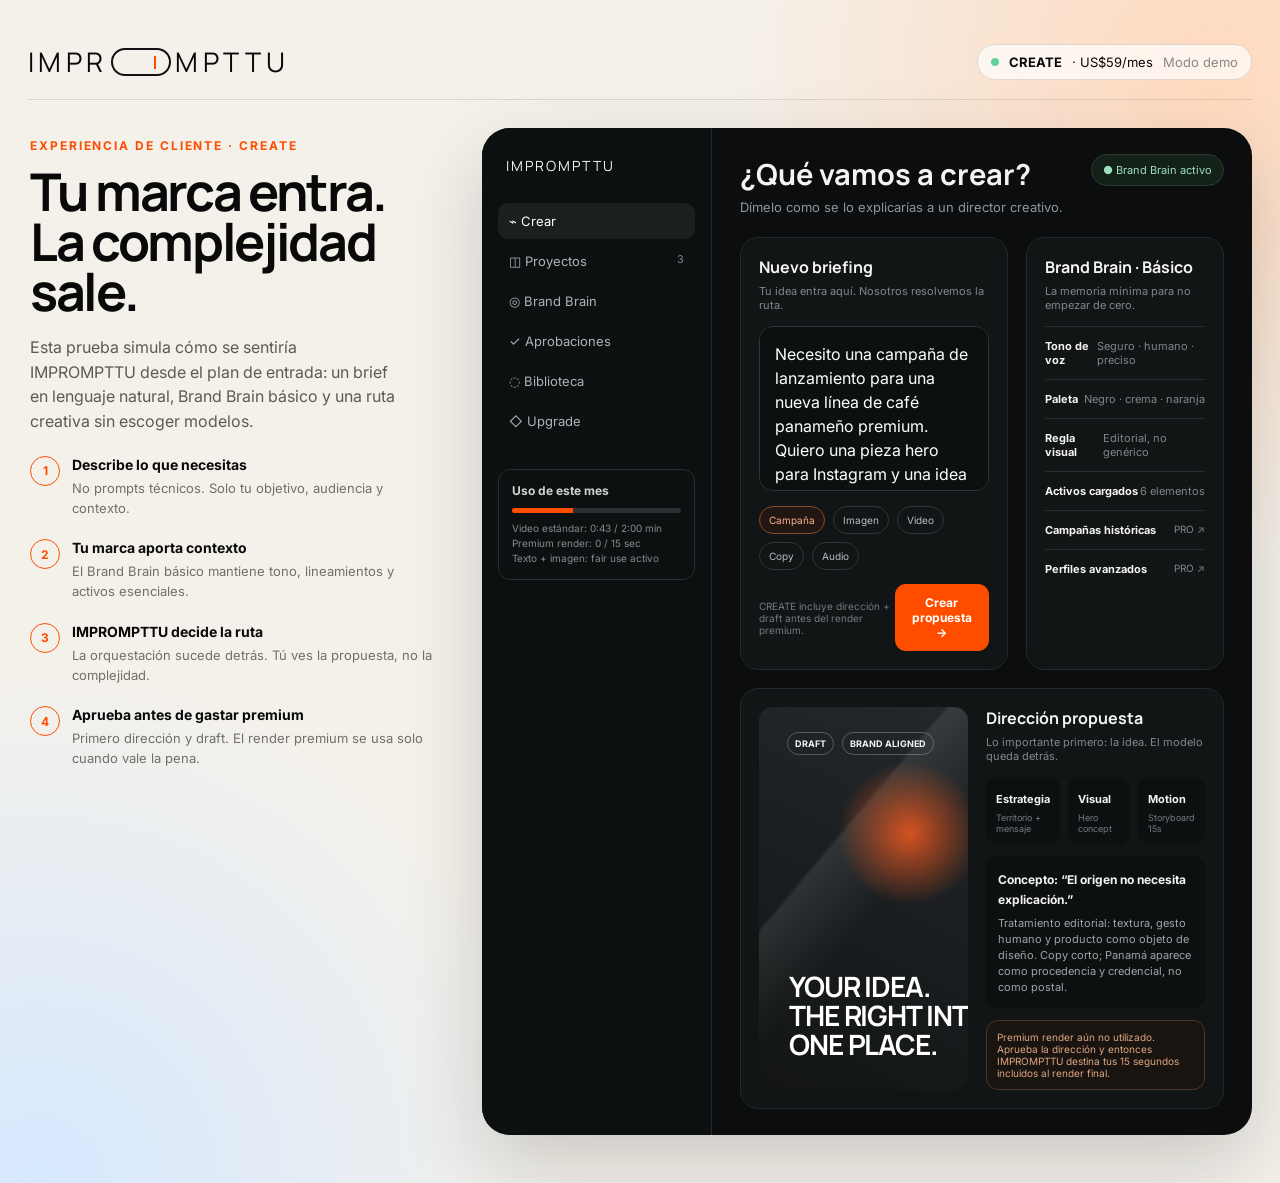
==== create-experience.html @ 6dfe8872 "Add CREATE tier customer experience prototype" ====
<!doctype html>
<html lang="es">
<head>
<meta charset="utf-8" />
<meta name="viewport" content="width=device-width,initial-scale=1" />
<title>IMPROMPTTU — CREATE Experience</title>
<link rel="preconnect" href="https://fonts.googleapis.com">
<link rel="preconnect" href="https://fonts.gstatic.com" crossorigin>
<link href="https://fonts.googleapis.com/css2?family=Inter:wght@400;500;600;700&family=Manrope:wght@400;500;600;700;800&display=swap" rel="stylesheet">
<style>
:root{--bg:#f4f1eb;--ink:#090909;--muted:#716f6a;--line:#ded9d0;--orange:#ff4d00;--orange2:#ff6a2a;--dark:#0b0d0e;--panel:#121516;--panel2:#191d1f;--green:#64d29b;--amber:#ffad66}
*{box-sizing:border-box}body{margin:0;font-family:Inter,Arial,sans-serif;background:radial-gradient(circle at 95% 7%,#ffd9bd 0,transparent 30%),radial-gradient(circle at 3% 100%,#d6e8ff 0,transparent 30%),var(--bg);color:var(--ink);min-height:100vh}
button,input,textarea{font:inherit}button{cursor:pointer}.shell{max-width:1500px;margin:auto;padding:24px 28px 48px}.topbar{height:76px;display:flex;align-items:center;justify-content:space-between;border-bottom:1px solid rgba(10,10,10,.12)}
.logo{display:flex;align-items:center;font-family:Manrope,sans-serif;font-size:27px;letter-spacing:.16em}.prompt-o{width:60px;height:28px;border:2px solid #111;border-radius:15px;display:inline-block;margin:0 4px;position:relative}.prompt-o:after{content:"";position:absolute;right:13px;top:6px;width:2px;height:13px;background:var(--orange)}
.planpill{display:flex;gap:10px;align-items:center;padding:9px 13px;border:1px solid var(--line);border-radius:999px;background:rgba(255,255,255,.7);font-size:13px}.dot{width:8px;height:8px;border-radius:50%;background:var(--green)}
.hero{display:grid;grid-template-columns:430px 1fr;gap:24px;padding-top:28px}.rail{padding:10px 18px 0 2px}.eyebrow{font-size:12px;text-transform:uppercase;letter-spacing:.16em;color:var(--orange);font-weight:700}.rail h1{font-family:Manrope,sans-serif;font-size:52px;line-height:.96;margin:14px 0 18px;letter-spacing:-.045em}.rail p{font-size:16px;line-height:1.55;color:#5d5a54;max-width:370px}.step{display:flex;gap:12px;align-items:flex-start;margin:22px 0}.num{width:30px;height:30px;border-radius:50%;border:1px solid var(--orange);color:var(--orange);display:grid;place-items:center;font-size:12px;font-weight:700;flex:0 0 auto}.step b{display:block;font-size:14px;margin-bottom:4px}.step span{font-size:13px;color:var(--muted);line-height:1.4}
.app{background:var(--dark);border-radius:28px;overflow:hidden;box-shadow:0 30px 80px rgba(0,0,0,.17);min-height:760px;color:#f4f4f1;display:grid;grid-template-columns:230px 1fr}.sidebar{border-right:1px solid #25292b;padding:22px 16px;background:#0d1011}.slogo{font-family:Manrope;font-size:14px;letter-spacing:.14em;margin:6px 8px 28px}.nav{padding:10px 11px;border-radius:10px;margin:4px 0;color:#aeb3b5;font-size:13px}.nav.active{background:#1b1f20;color:white}.nav small{float:right;color:#7b8082}.usage{margin-top:30px;padding:13px;border:1px solid #292e30;border-radius:12px}.usage h4{font-size:12px;margin:0 0 10px;color:#cfd3d4}.bar{height:5px;background:#2a2f31;border-radius:999px;overflow:hidden}.bar i{display:block;height:100%;width:36%;background:var(--orange)}.usage p{font-size:10px;color:#858b8d;line-height:1.5;margin:8px 0 0}
.main{padding:26px 28px}.apphead{display:flex;justify-content:space-between;align-items:start}.apphead h2{font-family:Manrope;font-size:29px;margin:0 0 5px}.apphead p{margin:0;color:#8f9699;font-size:13px}.brandstatus{font-size:11px;padding:8px 11px;border:1px solid #2d3932;border-radius:999px;color:#9be0bc;background:#132119}.grid{display:grid;grid-template-columns:1.15fr .85fr;gap:18px;margin-top:22px}.card{background:var(--panel);border:1px solid #24292b;border-radius:18px;padding:18px}.card h3{font-family:Manrope;font-size:16px;margin:0 0 6px}.card .sub{font-size:11px;color:#80878a;margin-bottom:14px}.brief textarea{width:100%;height:165px;resize:none;background:#0d1011;border:1px solid #303638;color:white;border-radius:14px;padding:15px;line-height:1.5;outline:none}.brief textarea:focus{border-color:var(--orange)}.chips{display:flex;gap:8px;flex-wrap:wrap;margin-top:11px}.chip{font-size:10px;padding:7px 9px;border:1px solid #303537;border-radius:999px;color:#b7bdc0}.chip.on{border-color:#8a4b2d;color:#ffb28e;background:#211611}.actions{display:flex;justify-content:space-between;align-items:center;margin-top:14px}.hint{font-size:10px;color:#737a7d}.create{border:none;background:var(--orange);color:#fff;border-radius:11px;padding:11px 17px;font-weight:700;font-size:12px}.create:disabled{opacity:.5}.brainrow{display:flex;justify-content:space-between;border-top:1px solid #282d2f;padding:12px 0;font-size:11px}.brainrow:first-of-type{border-top:0}.brainrow span{color:#7f8688}.lock{color:#ffbd93;font-size:10px}.output{grid-column:1 / -1;display:grid;grid-template-columns:1fr 1.05fr;gap:18px;min-height:280px}.creative{border-radius:14px;overflow:hidden;position:relative;min-height:260px;background:linear-gradient(135deg,#1b1e20,#101213)}.visual{position:absolute;inset:0;background:radial-gradient(circle at 72% 33%,rgba(255,93,30,.8),transparent 24%),linear-gradient(130deg,transparent 35%,rgba(255,255,255,.09) 36%,transparent 54%),linear-gradient(25deg,#121415,#24282b)}.visual:after{content:"YOUR IDEA.\A THE RIGHT INTELLIGENCE.\A ONE PLACE.";white-space:pre;position:absolute;left:30px;bottom:30px;font:700 28px/1.05 Manrope;color:white;letter-spacing:-.04em}.meta{display:flex;gap:8px;position:absolute;left:28px;top:25px}.meta b{font-size:9px;text-transform:uppercase;padding:5px 7px;border:1px solid rgba(255,255,255,.25);border-radius:999px}.review h4{margin:0 0 12px;font-size:12px;color:#9ba2a4}.route{display:grid;grid-template-columns:repeat(3,1fr);gap:8px}.route div{background:#0d1011;border-radius:11px;padding:10px}.route b{font-size:11px}.route span{display:block;font-size:9px;color:#737a7d;margin-top:5px}.copy{margin-top:12px;background:#0d1011;border-radius:12px;padding:12px}.copy strong{font-size:12px}.copy p{font-size:11px;color:#9da4a6;line-height:1.45;margin:8px 0 0}.notice{margin-top:12px;border:1px solid #4b362a;background:#1a1411;color:#dda680;border-radius:12px;padding:10px;font-size:10px}.progress{display:none;margin-top:12px;font-size:11px;color:#bbb}.progress.show{display:block}.progress span{color:var(--orange)}
@media(max-width:1000px){.hero{grid-template-columns:1fr}.rail{padding-bottom:8px}.rail h1{font-size:42px}.app{grid-template-columns:180px 1fr}.grid{grid-template-columns:1fr}.output{grid-template-columns:1fr}.shell{padding:14px}.sidebar{display:none}.app{grid-template-columns:1fr}.topbar{height:64px}.logo{font-size:20px}}
</style>
</head>
<body>
<div class="shell">
  <div class="topbar">
    <div class="logo">IMPR<span class="prompt-o"></span>MPTTU</div>
    <div class="planpill"><span class="dot"></span><b>CREATE</b> · US$59/mes <span style="color:#8a8882">Modo demo</span></div>
  </div>

  <div class="hero">
    <aside class="rail">
      <div class="eyebrow">Experiencia de cliente · CREATE</div>
      <h1>Tu marca entra.<br>La complejidad sale.</h1>
      <p>Esta prueba simula cómo se sentiría IMPROMPTTU desde el plan de entrada: un brief en lenguaje natural, Brand Brain básico y una ruta creativa sin escoger modelos.</p>
      <div class="step"><div class="num">1</div><div><b>Describe lo que necesitas</b><span>No prompts técnicos. Solo tu objetivo, audiencia y contexto.</span></div></div>
      <div class="step"><div class="num">2</div><div><b>Tu marca aporta contexto</b><span>El Brand Brain básico mantiene tono, lineamientos y activos esenciales.</span></div></div>
      <div class="step"><div class="num">3</div><div><b>IMPROMPTTU decide la ruta</b><span>La orquestación sucede detrás. Tú ves la propuesta, no la complejidad.</span></div></div>
      <div class="step"><div class="num">4</div><div><b>Aprueba antes de gastar premium</b><span>Primero dirección y draft. El render premium se usa solo cuando vale la pena.</span></div></div>
    </aside>

    <section class="app">
      <nav class="sidebar">
        <div class="slogo">IMPROMPTTU</div>
        <div class="nav active">⌁ Crear</div>
        <div class="nav">◫ Proyectos <small>3</small></div>
        <div class="nav">◎ Brand Brain</div>
        <div class="nav">✓ Aprobaciones</div>
        <div class="nav">◌ Biblioteca</div>
        <div class="nav">◇ Upgrade</div>
        <div class="usage">
          <h4>Uso de este mes</h4>
          <div class="bar"><i></i></div>
          <p>Video estándar: 0:43 / 2:00 min<br>Premium render: 0 / 15 sec<br>Texto + imagen: fair use activo</p>
        </div>
      </nav>

      <main class="main">
        <div class="apphead">
          <div><h2>¿Qué vamos a crear?</h2><p>Dímelo como se lo explicarías a un director creativo.</p></div>
          <div class="brandstatus">● Brand Brain activo</div>
        </div>

        <div class="grid">
          <section class="card brief">
            <h3>Nuevo briefing</h3><div class="sub">Tu idea entra aquí. Nosotros resolvemos la ruta.</div>
            <textarea id="brief">Necesito una campaña de lanzamiento para una nueva línea de café panameño premium. Quiero una pieza hero para Instagram y una idea de video de 15 segundos. Debe sentirse sofisticada, contemporánea y humana; nada de clichés turísticos.</textarea>
            <div class="chips"><div class="chip on">Campaña</div><div class="chip">Imagen</div><div class="chip">Video</div><div class="chip">Copy</div><div class="chip">Audio</div></div>
            <div class="actions"><span class="hint">CREATE incluye dirección + draft antes del render premium.</span><button class="create" id="createBtn">Crear propuesta →</button></div>
            <div class="progress" id="progress">Leyendo Brand Brain… <span id="stage">preparando contexto</span></div>
          </section>

          <section class="card">
            <h3>Brand Brain · Básico</h3><div class="sub">La memoria mínima para no empezar de cero.</div>
            <div class="brainrow"><b>Tono de voz</b><span>Seguro · humano · preciso</span></div>
            <div class="brainrow"><b>Paleta</b><span>Negro · crema · naranja</span></div>
            <div class="brainrow"><b>Regla visual</b><span>Editorial, no genérico</span></div>
            <div class="brainrow"><b>Activos cargados</b><span>6 elementos</span></div>
            <div class="brainrow"><b>Campañas históricas</b><span class="lock">PRO ↗</span></div>
            <div class="brainrow"><b>Perfiles avanzados</b><span class="lock">PRO ↗</span></div>
          </section>

          <section class="card output">
            <div class="creative"><div class="visual"></div><div class="meta"><b>Draft</b><b>Brand aligned</b></div></div>
            <div class="review">
              <h3>Dirección propuesta</h3>
              <div class="sub">Lo importante primero: la idea. El modelo queda detrás.</div>
              <div class="route"><div><b>Estrategia</b><span>Territorio + mensaje</span></div><div><b>Visual</b><span>Hero concept</span></div><div><b>Motion</b><span>Storyboard 15s</span></div></div>
              <div class="copy"><strong>Concepto: “El origen no necesita explicación.”</strong><p>Tratamiento editorial: textura, gesto humano y producto como objeto de diseño. Copy corto; Panamá aparece como procedencia y credencial, no como postal.</p></div>
              <div class="notice">Premium render aún no utilizado. Aprueba la dirección y entonces IMPROMPTTU destina tus 15 segundos incluidos al render final.</div>
            </div>
          </section>
        </div>
      </main>
    </section>
  </div>
</div>
<script>
const btn=document.getElementById('createBtn'), progress=document.getElementById('progress'), stage=document.getElementById('stage');
const stages=['leyendo reglas de marca','interpretando intención','seleccionando la mejor ruta','construyendo dirección creativa','draft listo · premium intacto'];
btn.addEventListener('click',()=>{btn.disabled=true;progress.classList.add('show');let i=0;stage.textContent=stages[0];const t=setInterval(()=>{i++;if(i>=stages.length){clearInterval(t);btn.disabled=false;btn.textContent='Refinar propuesta →';return;}stage.textContent=stages[i]},700)});
document.querySelectorAll('.chip').forEach(c=>c.onclick=()=>c.classList.toggle('on'));
</script>
</body>
</html>
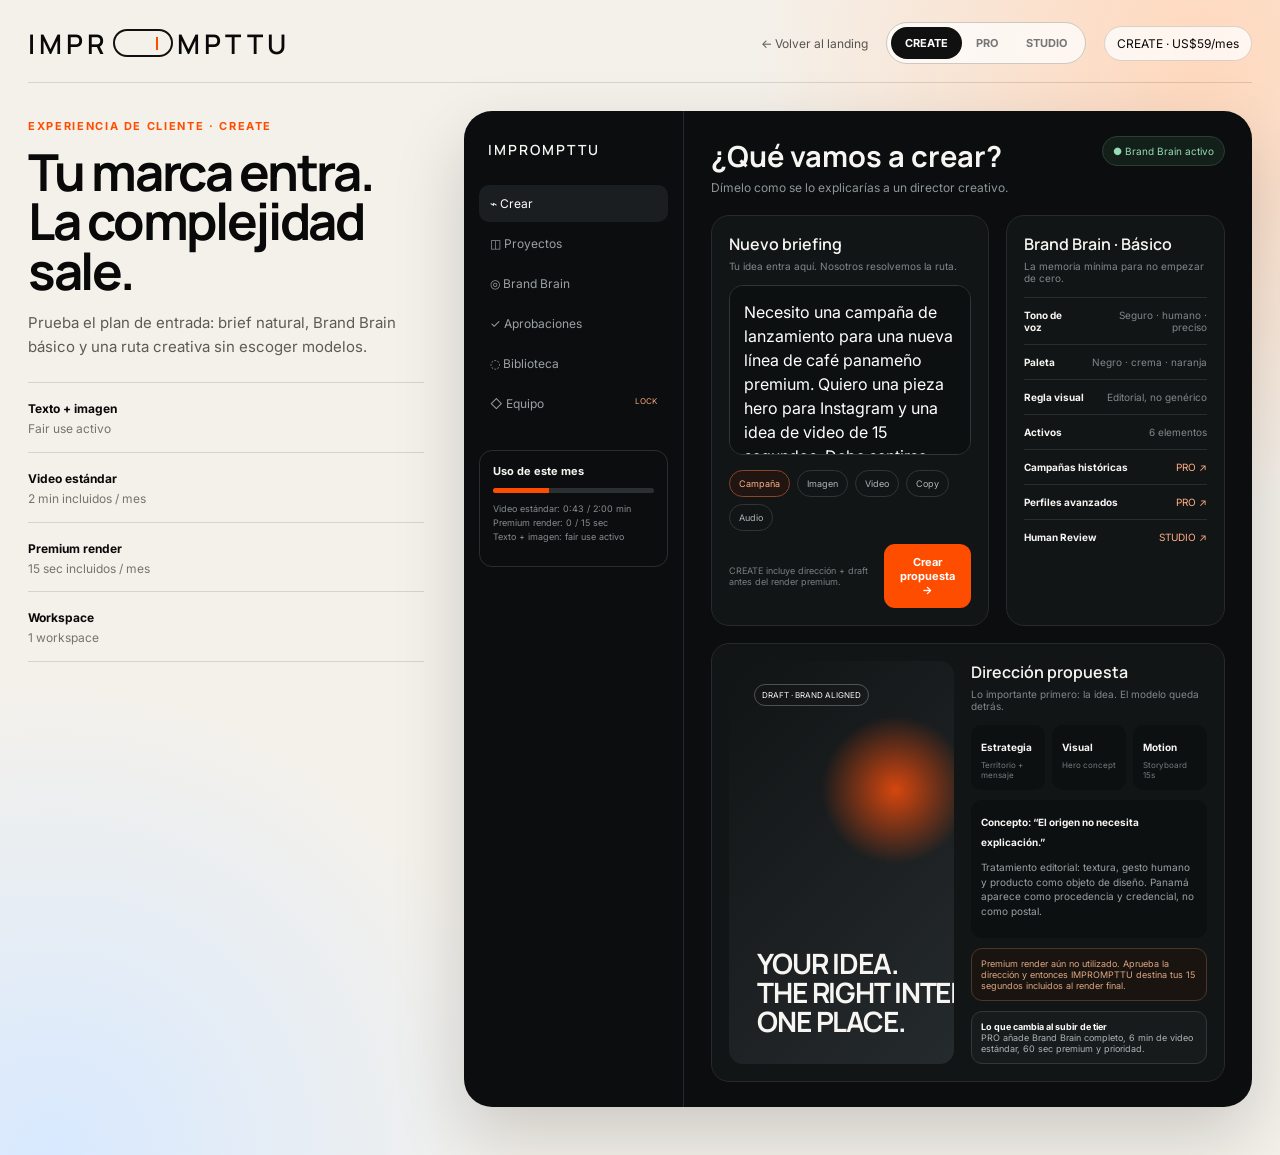
==== commit c2359d5d: "Add tier switcher to customer experience" ====
--- a/create-experience.html
+++ b/create-experience.html
@@ -3,101 +3,28 @@
 <head>
 <meta charset="utf-8" />
 <meta name="viewport" content="width=device-width,initial-scale=1" />
-<title>IMPROMPTTU — CREATE Experience</title>
-<link rel="preconnect" href="https://fonts.googleapis.com">
-<link rel="preconnect" href="https://fonts.gstatic.com" crossorigin>
+<title>IMPROMPTTU — Customer Experience</title>
+<link rel="preconnect" href="https://fonts.googleapis.com"><link rel="preconnect" href="https://fonts.gstatic.com" crossorigin>
 <link href="https://fonts.googleapis.com/css2?family=Inter:wght@400;500;600;700&family=Manrope:wght@400;500;600;700;800&display=swap" rel="stylesheet">
 <style>
-:root{--bg:#f4f1eb;--ink:#090909;--muted:#716f6a;--line:#ded9d0;--orange:#ff4d00;--orange2:#ff6a2a;--dark:#0b0d0e;--panel:#121516;--panel2:#191d1f;--green:#64d29b;--amber:#ffad66}
-*{box-sizing:border-box}body{margin:0;font-family:Inter,Arial,sans-serif;background:radial-gradient(circle at 95% 7%,#ffd9bd 0,transparent 30%),radial-gradient(circle at 3% 100%,#d6e8ff 0,transparent 30%),var(--bg);color:var(--ink);min-height:100vh}
-button,input,textarea{font:inherit}button{cursor:pointer}.shell{max-width:1500px;margin:auto;padding:24px 28px 48px}.topbar{height:76px;display:flex;align-items:center;justify-content:space-between;border-bottom:1px solid rgba(10,10,10,.12)}
-.logo{display:flex;align-items:center;font-family:Manrope,sans-serif;font-size:27px;letter-spacing:.16em}.prompt-o{width:60px;height:28px;border:2px solid #111;border-radius:15px;display:inline-block;margin:0 4px;position:relative}.prompt-o:after{content:"";position:absolute;right:13px;top:6px;width:2px;height:13px;background:var(--orange)}
-.planpill{display:flex;gap:10px;align-items:center;padding:9px 13px;border:1px solid var(--line);border-radius:999px;background:rgba(255,255,255,.7);font-size:13px}.dot{width:8px;height:8px;border-radius:50%;background:var(--green)}
-.hero{display:grid;grid-template-columns:430px 1fr;gap:24px;padding-top:28px}.rail{padding:10px 18px 0 2px}.eyebrow{font-size:12px;text-transform:uppercase;letter-spacing:.16em;color:var(--orange);font-weight:700}.rail h1{font-family:Manrope,sans-serif;font-size:52px;line-height:.96;margin:14px 0 18px;letter-spacing:-.045em}.rail p{font-size:16px;line-height:1.55;color:#5d5a54;max-width:370px}.step{display:flex;gap:12px;align-items:flex-start;margin:22px 0}.num{width:30px;height:30px;border-radius:50%;border:1px solid var(--orange);color:var(--orange);display:grid;place-items:center;font-size:12px;font-weight:700;flex:0 0 auto}.step b{display:block;font-size:14px;margin-bottom:4px}.step span{font-size:13px;color:var(--muted);line-height:1.4}
-.app{background:var(--dark);border-radius:28px;overflow:hidden;box-shadow:0 30px 80px rgba(0,0,0,.17);min-height:760px;color:#f4f4f1;display:grid;grid-template-columns:230px 1fr}.sidebar{border-right:1px solid #25292b;padding:22px 16px;background:#0d1011}.slogo{font-family:Manrope;font-size:14px;letter-spacing:.14em;margin:6px 8px 28px}.nav{padding:10px 11px;border-radius:10px;margin:4px 0;color:#aeb3b5;font-size:13px}.nav.active{background:#1b1f20;color:white}.nav small{float:right;color:#7b8082}.usage{margin-top:30px;padding:13px;border:1px solid #292e30;border-radius:12px}.usage h4{font-size:12px;margin:0 0 10px;color:#cfd3d4}.bar{height:5px;background:#2a2f31;border-radius:999px;overflow:hidden}.bar i{display:block;height:100%;width:36%;background:var(--orange)}.usage p{font-size:10px;color:#858b8d;line-height:1.5;margin:8px 0 0}
-.main{padding:26px 28px}.apphead{display:flex;justify-content:space-between;align-items:start}.apphead h2{font-family:Manrope;font-size:29px;margin:0 0 5px}.apphead p{margin:0;color:#8f9699;font-size:13px}.brandstatus{font-size:11px;padding:8px 11px;border:1px solid #2d3932;border-radius:999px;color:#9be0bc;background:#132119}.grid{display:grid;grid-template-columns:1.15fr .85fr;gap:18px;margin-top:22px}.card{background:var(--panel);border:1px solid #24292b;border-radius:18px;padding:18px}.card h3{font-family:Manrope;font-size:16px;margin:0 0 6px}.card .sub{font-size:11px;color:#80878a;margin-bottom:14px}.brief textarea{width:100%;height:165px;resize:none;background:#0d1011;border:1px solid #303638;color:white;border-radius:14px;padding:15px;line-height:1.5;outline:none}.brief textarea:focus{border-color:var(--orange)}.chips{display:flex;gap:8px;flex-wrap:wrap;margin-top:11px}.chip{font-size:10px;padding:7px 9px;border:1px solid #303537;border-radius:999px;color:#b7bdc0}.chip.on{border-color:#8a4b2d;color:#ffb28e;background:#211611}.actions{display:flex;justify-content:space-between;align-items:center;margin-top:14px}.hint{font-size:10px;color:#737a7d}.create{border:none;background:var(--orange);color:#fff;border-radius:11px;padding:11px 17px;font-weight:700;font-size:12px}.create:disabled{opacity:.5}.brainrow{display:flex;justify-content:space-between;border-top:1px solid #282d2f;padding:12px 0;font-size:11px}.brainrow:first-of-type{border-top:0}.brainrow span{color:#7f8688}.lock{color:#ffbd93;font-size:10px}.output{grid-column:1 / -1;display:grid;grid-template-columns:1fr 1.05fr;gap:18px;min-height:280px}.creative{border-radius:14px;overflow:hidden;position:relative;min-height:260px;background:linear-gradient(135deg,#1b1e20,#101213)}.visual{position:absolute;inset:0;background:radial-gradient(circle at 72% 33%,rgba(255,93,30,.8),transparent 24%),linear-gradient(130deg,transparent 35%,rgba(255,255,255,.09) 36%,transparent 54%),linear-gradient(25deg,#121415,#24282b)}.visual:after{content:"YOUR IDEA.\A THE RIGHT INTELLIGENCE.\A ONE PLACE.";white-space:pre;position:absolute;left:30px;bottom:30px;font:700 28px/1.05 Manrope;color:white;letter-spacing:-.04em}.meta{display:flex;gap:8px;position:absolute;left:28px;top:25px}.meta b{font-size:9px;text-transform:uppercase;padding:5px 7px;border:1px solid rgba(255,255,255,.25);border-radius:999px}.review h4{margin:0 0 12px;font-size:12px;color:#9ba2a4}.route{display:grid;grid-template-columns:repeat(3,1fr);gap:8px}.route div{background:#0d1011;border-radius:11px;padding:10px}.route b{font-size:11px}.route span{display:block;font-size:9px;color:#737a7d;margin-top:5px}.copy{margin-top:12px;background:#0d1011;border-radius:12px;padding:12px}.copy strong{font-size:12px}.copy p{font-size:11px;color:#9da4a6;line-height:1.45;margin:8px 0 0}.notice{margin-top:12px;border:1px solid #4b362a;background:#1a1411;color:#dda680;border-radius:12px;padding:10px;font-size:10px}.progress{display:none;margin-top:12px;font-size:11px;color:#bbb}.progress.show{display:block}.progress span{color:var(--orange)}
-@media(max-width:1000px){.hero{grid-template-columns:1fr}.rail{padding-bottom:8px}.rail h1{font-size:42px}.app{grid-template-columns:180px 1fr}.grid{grid-template-columns:1fr}.output{grid-template-columns:1fr}.shell{padding:14px}.sidebar{display:none}.app{grid-template-columns:1fr}.topbar{height:64px}.logo{font-size:20px}}
+:root{--paper:#f4f1eb;--ink:#090909;--muted:#716f6a;--line:#ded9d0;--orange:#ff4d00;--dark:#0b0d0e;--panel:#121516;--green:#64d29b}
+*{box-sizing:border-box}body{margin:0;font-family:Inter,Arial,sans-serif;background:radial-gradient(circle at 94% 5%,#ffd8bd 0,transparent 28%),radial-gradient(circle at 4% 100%,#d8e9ff 0,transparent 28%),var(--paper);color:var(--ink);min-height:100vh}button,textarea{font:inherit}button{cursor:pointer}.shell{max-width:1500px;margin:auto;padding:22px 28px 48px}.top{display:flex;gap:18px;align-items:center;justify-content:space-between;border-bottom:1px solid rgba(0,0,0,.12);padding-bottom:18px}.logo{display:flex;align-items:center;font:600 27px Manrope;letter-spacing:.15em;text-decoration:none;color:var(--ink)}.o{width:60px;height:28px;border:2px solid #111;border-radius:15px;margin:0 4px;position:relative}.o:after{content:"";position:absolute;right:13px;top:6px;width:2px;height:13px;background:var(--orange)}.toplinks{display:flex;gap:18px;align-items:center}.back{font-size:12px;color:#57544f;text-decoration:none}.switch{display:flex;padding:4px;border:1px solid #cec8bf;border-radius:999px;background:rgba(255,255,255,.72)}.switch button{border:0;background:transparent;border-radius:999px;padding:9px 14px;font-size:11px;font-weight:700;color:#777}.switch button.active{background:#101010;color:white}.planmeta{font-size:12px;padding:9px 12px;border:1px solid #d7d1c8;border-radius:999px;background:rgba(255,255,255,.75)}
+.intro{display:grid;grid-template-columns:410px 1fr;gap:26px;padding-top:28px}.rail{padding:8px 14px 0 0}.eyebrow{font-size:11px;letter-spacing:.15em;color:var(--orange);font-weight:700;text-transform:uppercase}.rail h1{font:700 51px/.97 Manrope;margin:14px 0 16px;letter-spacing:-.045em}.rail p{font-size:15px;line-height:1.55;color:#5e5a55}.tierfacts{margin-top:24px;border-top:1px solid #d8d2c9}.fact{padding:14px 0;border-bottom:1px solid #d8d2c9}.fact b{font-size:12px}.fact span{display:block;font-size:12px;color:#77736d;margin-top:4px;line-height:1.4}.app{background:var(--dark);color:#f6f5f2;border-radius:28px;overflow:hidden;box-shadow:0 28px 70px rgba(0,0,0,.17);display:grid;grid-template-columns:220px 1fr;min-height:780px}.sidebar{padding:22px 15px;border-right:1px solid #252a2c}.slogo{font:600 14px Manrope;letter-spacing:.14em;margin:7px 9px 26px}.nav{font-size:12px;color:#9ba1a3;padding:11px;border-radius:10px;margin:3px 0}.nav.active{background:#1a1e20;color:white}.nav.locked:after{content:"LOCK";float:right;font-size:8px;color:#f0a077}.usage{margin-top:28px;border:1px solid #292f31;border-radius:13px;padding:13px}.usage h4{font-size:11px;margin:0 0 10px}.bar{height:5px;background:#2a3032;border-radius:99px;overflow:hidden}.bar i{display:block;width:35%;height:100%;background:var(--orange)}.usage p{font-size:9px;line-height:1.55;color:#868d8f}.main{padding:25px 27px}.apphead{display:flex;justify-content:space-between;gap:20px}.apphead h2{font:700 29px Manrope;margin:0 0 4px}.apphead p{font-size:12px;color:#8f9698;margin:0}.brand{font-size:10px;padding:8px 10px;border-radius:999px;border:1px solid #2f3c34;color:#95dcb7;background:#132019;height:max-content}.grid{display:grid;grid-template-columns:1.12fr .88fr;gap:17px;margin-top:20px}.card{background:var(--panel);border:1px solid #252a2c;border-radius:18px;padding:17px}.card h3{font:600 16px Manrope;margin:0 0 5px}.sub{font-size:10px;color:#80878a;margin-bottom:13px}.brief textarea{width:100%;height:170px;background:#0d1011;color:white;border:1px solid #303638;border-radius:14px;padding:14px;resize:none;line-height:1.5;outline:none}.brief textarea:focus{border-color:var(--orange)}.chips{display:flex;gap:7px;flex-wrap:wrap;margin-top:11px}.chip{border:1px solid #303638;background:transparent;color:#aeb5b7;border-radius:999px;padding:7px 9px;font-size:9px}.chip.on{border-color:#86472b;color:#ffb08a;background:#201510}.actions{display:flex;gap:12px;justify-content:space-between;align-items:center;margin-top:13px}.hint{font-size:9px;color:#777f82}.create{border:0;background:var(--orange);color:white;border-radius:11px;padding:11px 15px;font-size:11px;font-weight:700}.progress{display:none;margin-top:11px;font-size:10px;color:#aaa}.progress.show{display:block}.progress span{color:#ff9b70}.brainrow{display:flex;justify-content:space-between;gap:15px;padding:11px 0;border-top:1px solid #282d2f;font-size:10px}.brainrow:first-of-type{border-top:0}.brainrow span{color:#80878a;text-align:right}.brainrow .premium{color:#ffae84}.output{grid-column:1/-1;display:grid;grid-template-columns:1fr 1.05fr;gap:17px}.visual{min-height:265px;border-radius:14px;background:radial-gradient(circle at 74% 32%,rgba(255,79,10,.82),transparent 23%),linear-gradient(135deg,#111415,#252a2c);position:relative;overflow:hidden}.visual:after{content:"YOUR IDEA.\A THE RIGHT INTELLIGENCE.\A ONE PLACE.";white-space:pre;position:absolute;left:28px;bottom:28px;font:700 28px/1.04 Manrope;letter-spacing:-.04em}.tag{position:absolute;left:25px;top:23px;border:1px solid rgba(255,255,255,.25);border-radius:99px;padding:5px 7px;font-size:8px}.route{display:grid;grid-template-columns:repeat(3,1fr);gap:7px}.route div,.copy{background:#0d1011;border-radius:11px;padding:10px}.route b,.copy b{font-size:10px}.route span{display:block;font-size:8px;color:#747b7e;margin-top:5px}.copy{margin-top:10px}.copy p{font-size:10px;color:#9aa1a3;line-height:1.45}.notice{margin-top:10px;border:1px solid #4b362a;background:#1a1411;color:#dda680;border-radius:11px;padding:9px;font-size:9px}.upgrade{display:none;margin-top:10px;background:#171b1c;border:1px solid #32383a;border-radius:11px;padding:9px;font-size:9px;color:#aeb5b7}.upgrade.show{display:block}.upgrade b{color:white}
+@media(max-width:980px){.intro{grid-template-columns:1fr}.app{grid-template-columns:1fr}.sidebar{display:none}.grid,.output{grid-template-columns:1fr}.shell{padding:14px}.top{align-items:flex-start;flex-wrap:wrap}.toplinks{width:100%;justify-content:space-between;flex-wrap:wrap}.rail h1{font-size:40px}}
 </style>
-</head>
-<body>
-<div class="shell">
-  <div class="topbar">
-    <div class="logo">IMPR<span class="prompt-o"></span>MPTTU</div>
-    <div class="planpill"><span class="dot"></span><b>CREATE</b> · US$59/mes <span style="color:#8a8882">Modo demo</span></div>
-  </div>
-
-  <div class="hero">
-    <aside class="rail">
-      <div class="eyebrow">Experiencia de cliente · CREATE</div>
-      <h1>Tu marca entra.<br>La complejidad sale.</h1>
-      <p>Esta prueba simula cómo se sentiría IMPROMPTTU desde el plan de entrada: un brief en lenguaje natural, Brand Brain básico y una ruta creativa sin escoger modelos.</p>
-      <div class="step"><div class="num">1</div><div><b>Describe lo que necesitas</b><span>No prompts técnicos. Solo tu objetivo, audiencia y contexto.</span></div></div>
-      <div class="step"><div class="num">2</div><div><b>Tu marca aporta contexto</b><span>El Brand Brain básico mantiene tono, lineamientos y activos esenciales.</span></div></div>
-      <div class="step"><div class="num">3</div><div><b>IMPROMPTTU decide la ruta</b><span>La orquestación sucede detrás. Tú ves la propuesta, no la complejidad.</span></div></div>
-      <div class="step"><div class="num">4</div><div><b>Aprueba antes de gastar premium</b><span>Primero dirección y draft. El render premium se usa solo cuando vale la pena.</span></div></div>
-    </aside>
-
-    <section class="app">
-      <nav class="sidebar">
-        <div class="slogo">IMPROMPTTU</div>
-        <div class="nav active">⌁ Crear</div>
-        <div class="nav">◫ Proyectos <small>3</small></div>
-        <div class="nav">◎ Brand Brain</div>
-        <div class="nav">✓ Aprobaciones</div>
-        <div class="nav">◌ Biblioteca</div>
-        <div class="nav">◇ Upgrade</div>
-        <div class="usage">
-          <h4>Uso de este mes</h4>
-          <div class="bar"><i></i></div>
-          <p>Video estándar: 0:43 / 2:00 min<br>Premium render: 0 / 15 sec<br>Texto + imagen: fair use activo</p>
-        </div>
-      </nav>
-
-      <main class="main">
-        <div class="apphead">
-          <div><h2>¿Qué vamos a crear?</h2><p>Dímelo como se lo explicarías a un director creativo.</p></div>
-          <div class="brandstatus">● Brand Brain activo</div>
-        </div>
-
-        <div class="grid">
-          <section class="card brief">
-            <h3>Nuevo briefing</h3><div class="sub">Tu idea entra aquí. Nosotros resolvemos la ruta.</div>
-            <textarea id="brief">Necesito una campaña de lanzamiento para una nueva línea de café panameño premium. Quiero una pieza hero para Instagram y una idea de video de 15 segundos. Debe sentirse sofisticada, contemporánea y humana; nada de clichés turísticos.</textarea>
-            <div class="chips"><div class="chip on">Campaña</div><div class="chip">Imagen</div><div class="chip">Video</div><div class="chip">Copy</div><div class="chip">Audio</div></div>
-            <div class="actions"><span class="hint">CREATE incluye dirección + draft antes del render premium.</span><button class="create" id="createBtn">Crear propuesta →</button></div>
-            <div class="progress" id="progress">Leyendo Brand Brain… <span id="stage">preparando contexto</span></div>
-          </section>
-
-          <section class="card">
-            <h3>Brand Brain · Básico</h3><div class="sub">La memoria mínima para no empezar de cero.</div>
-            <div class="brainrow"><b>Tono de voz</b><span>Seguro · humano · preciso</span></div>
-            <div class="brainrow"><b>Paleta</b><span>Negro · crema · naranja</span></div>
-            <div class="brainrow"><b>Regla visual</b><span>Editorial, no genérico</span></div>
-            <div class="brainrow"><b>Activos cargados</b><span>6 elementos</span></div>
-            <div class="brainrow"><b>Campañas históricas</b><span class="lock">PRO ↗</span></div>
-            <div class="brainrow"><b>Perfiles avanzados</b><span class="lock">PRO ↗</span></div>
-          </section>
-
-          <section class="card output">
-            <div class="creative"><div class="visual"></div><div class="meta"><b>Draft</b><b>Brand aligned</b></div></div>
-            <div class="review">
-              <h3>Dirección propuesta</h3>
-              <div class="sub">Lo importante primero: la idea. El modelo queda detrás.</div>
-              <div class="route"><div><b>Estrategia</b><span>Territorio + mensaje</span></div><div><b>Visual</b><span>Hero concept</span></div><div><b>Motion</b><span>Storyboard 15s</span></div></div>
-              <div class="copy"><strong>Concepto: “El origen no necesita explicación.”</strong><p>Tratamiento editorial: textura, gesto humano y producto como objeto de diseño. Copy corto; Panamá aparece como procedencia y credencial, no como postal.</p></div>
-              <div class="notice">Premium render aún no utilizado. Aprueba la dirección y entonces IMPROMPTTU destina tus 15 segundos incluidos al render final.</div>
-            </div>
-          </section>
-        </div>
-      </main>
-    </section>
-  </div>
-</div>
+</head><body><div class="shell">
+<header class="top"><a class="logo" href="index.html">IMPR<span class="o"></span>MPTTU</a><div class="toplinks"><a class="back" href="index.html">← Volver al landing</a><div class="switch" aria-label="Cambiar plan"><button class="active" data-tier="create">CREATE</button><button data-tier="pro">PRO</button><button data-tier="studio">STUDIO</button></div><div class="planmeta" id="planMeta">CREATE · US$59/mes</div></div></header>
+<section class="intro"><aside class="rail"><div class="eyebrow" id="eyebrow">Experiencia de cliente · CREATE</div><h1 id="headline">Tu marca entra.<br>La complejidad sale.</h1><p id="introcopy">Prueba el plan de entrada: brief natural, Brand Brain básico y una ruta creativa sin escoger modelos.</p><div class="tierfacts"><div class="fact"><b id="f1t">Texto + imagen</b><span id="f1c">Fair use activo</span></div><div class="fact"><b id="f2t">Video estándar</b><span id="f2c">2 min incluidos / mes</span></div><div class="fact"><b id="f3t">Premium render</b><span id="f3c">15 sec incluidos / mes</span></div><div class="fact"><b id="f4t">Workspace</b><span id="f4c">1 workspace</span></div></div></aside>
+<section class="app"><nav class="sidebar"><div class="slogo">IMPROMPTTU</div><div class="nav active">⌁ Crear</div><div class="nav">◫ Proyectos</div><div class="nav">◎ Brand Brain</div><div class="nav">✓ Aprobaciones</div><div class="nav">◌ Biblioteca</div><div class="nav" id="teamNav">◇ Equipo</div><div class="usage"><h4>Uso de este mes</h4><div class="bar"><i id="usageBar"></i></div><p id="usageText">Video estándar: 0:43 / 2:00 min<br>Premium render: 0 / 15 sec<br>Texto + imagen: fair use activo</p></div></nav>
+<main class="main"><div class="apphead"><div><h2>¿Qué vamos a crear?</h2><p>Dímelo como se lo explicarías a un director creativo.</p></div><div class="brand">● Brand Brain activo</div></div><div class="grid">
+<section class="card brief"><h3>Nuevo briefing</h3><div class="sub">Tu idea entra aquí. Nosotros resolvemos la ruta.</div><textarea id="brief">Necesito una campaña de lanzamiento para una nueva línea de café panameño premium. Quiero una pieza hero para Instagram y una idea de video de 15 segundos. Debe sentirse sofisticada, contemporánea y humana; nada de clichés turísticos.</textarea><div class="chips"><button class="chip on" type="button">Campaña</button><button class="chip" type="button">Imagen</button><button class="chip" type="button">Video</button><button class="chip" type="button">Copy</button><button class="chip" type="button">Audio</button></div><div class="actions"><span class="hint" id="hint">CREATE incluye dirección + draft antes del render premium.</span><button class="create" id="createBtn">Crear propuesta →</button></div><div class="progress" id="progress">IMPROMPTTU está trabajando… <span id="stage">preparando contexto</span></div></section>
+<section class="card"><h3 id="brainTitle">Brand Brain · Básico</h3><div class="sub" id="brainSub">La memoria mínima para no empezar de cero.</div><div class="brainrow"><b>Tono de voz</b><span>Seguro · humano · preciso</span></div><div class="brainrow"><b>Paleta</b><span>Negro · crema · naranja</span></div><div class="brainrow"><b>Regla visual</b><span>Editorial, no genérico</span></div><div class="brainrow"><b>Activos</b><span id="assets">6 elementos</span></div><div class="brainrow"><b>Campañas históricas</b><span id="history" class="premium">PRO ↗</span></div><div class="brainrow"><b>Perfiles avanzados</b><span id="profiles" class="premium">PRO ↗</span></div><div class="brainrow"><b>Human Review</b><span id="humanReview" class="premium">STUDIO ↗</span></div></section>
+<section class="card output"><div class="visual"><span class="tag" id="draftTag">DRAFT · BRAND ALIGNED</span></div><div><h3>Dirección propuesta</h3><div class="sub">Lo importante primero: la idea. El modelo queda detrás.</div><div class="route"><div><b>Estrategia</b><span>Territorio + mensaje</span></div><div><b>Visual</b><span>Hero concept</span></div><div><b>Motion</b><span>Storyboard 15s</span></div></div><div class="copy"><b>Concepto: “El origen no necesita explicación.”</b><p>Tratamiento editorial: textura, gesto humano y producto como objeto de diseño. Panamá aparece como procedencia y credencial, no como postal.</p></div><div class="notice" id="notice">Premium render aún no utilizado. Aprueba la dirección y entonces IMPROMPTTU destina tus 15 segundos incluidos al render final.</div><div class="upgrade" id="upgrade"><b id="upgradeTitle">Lo que cambia al subir de tier</b><br><span id="upgradeCopy"></span></div></div></section>
+</div></main></section></section></div>
 <script>
-const btn=document.getElementById('createBtn'), progress=document.getElementById('progress'), stage=document.getElementById('stage');
-const stages=['leyendo reglas de marca','interpretando intención','seleccionando la mejor ruta','construyendo dirección creativa','draft listo · premium intacto'];
-btn.addEventListener('click',()=>{btn.disabled=true;progress.classList.add('show');let i=0;stage.textContent=stages[0];const t=setInterval(()=>{i++;if(i>=stages.length){clearInterval(t);btn.disabled=false;btn.textContent='Refinar propuesta →';return;}stage.textContent=stages[i]},700)});
-document.querySelectorAll('.chip').forEach(c=>c.onclick=()=>c.classList.toggle('on'));
-</script>
-</body>
-</html>+const tiers={create:{name:'CREATE',price:'US$59/mes',eyebrow:'Experiencia de cliente · CREATE',headline:'Tu marca entra.<br>La complejidad sale.',intro:'Prueba el plan de entrada: brief natural, Brand Brain básico y una ruta creativa sin escoger modelos.',facts:['Fair use activo','2 min incluidos / mes','15 sec incluidos / mes','1 workspace'],usage:'Video estándar: 0:43 / 2:00 min<br>Premium render: 0 / 15 sec<br>Texto + imagen: fair use activo',brain:'Brand Brain · Básico',sub:'La memoria mínima para no empezar de cero.',assets:'6 elementos',history:'PRO ↗',profiles:'PRO ↗',human:'STUDIO ↗',hint:'CREATE incluye dirección + draft antes del render premium.',notice:'Premium render aún no utilizado. Aprueba la dirección y entonces IMPROMPTTU destina tus 15 segundos incluidos al render final.',upgrade:'PRO añade Brand Brain completo, 6 min de video estándar, 60 sec premium y prioridad.'},pro:{name:'PRO',price:'US$179/mes',eyebrow:'Experiencia de cliente · PRO',headline:'Más contexto.<br>Más velocidad. Más control.',intro:'El tier para equipos que necesitan mantener campañas, contexto y producción trabajando como un sistema.',facts:['Fair use prioritario','6 min incluidos / mes','60 sec incluidos / mes','Brand Brain completo'],usage:'Video estándar: 2:18 / 6:00 min<br>Premium render: 12 / 60 sec<br>Prioridad de cola activa',brain:'Brand Brain · Completo',sub:'Campañas, activos y contexto persistente trabajando juntos.',assets:'24 elementos',history:'12 campañas',profiles:'3 perfiles',human:'STUDIO ↗',hint:'PRO conserva drafts baratos y reserva premium para la versión aprobada.',notice:'Tienes 48 segundos premium disponibles. La ruta recomienda validar primero dirección y storyboard.',upgrade:'STUDIO añade equipos, colaboración, Human Review y 180 sec de premium render.'},studio:{name:'STUDIO',price:'US$499/mes',eyebrow:'Experiencia de cliente · STUDIO',headline:'La plataforma.<br>Con un equipo detrás.',intro:'La experiencia full-access: Brand Brain, mayor capacidad de render, colaboración y criterio humano cuando realmente agrega valor.',facts:['Fair use prioritario','20 min incluidos / mes','180 sec incluidos / mes','Equipos + colaboración'],usage:'Video estándar: 7:42 / 20:00 min<br>Premium render: 44 / 180 sec<br>Human Review disponible',brain:'Brand Brain · Studio',sub:'Contexto persistente + colaboración + revisión humana.',assets:'58 elementos',history:'31 campañas',profiles:'8 perfiles',human:'ACTIVO ✓',hint:'STUDIO puede escalar la propuesta a revisión de dirección creativa humana.',notice:'La dirección puede pasar a Human Review antes del render premium. 136 segundos premium disponibles.',upgrade:'Este es el tier completo: plataforma, orquestación y acceso al Studio en una sola experiencia.'}};
+const $=id=>document.getElementById(id);let current='create';
+function setTier(key){current=key;const t=tiers[key];document.querySelectorAll('[data-tier]').forEach(b=>b.classList.toggle('active',b.dataset.tier===key));$('planMeta').textContent=t.name+' · '+t.price;$('eyebrow').textContent=t.eyebrow;$('headline').innerHTML=t.headline;$('introcopy').textContent=t.intro;['f1c','f2c','f3c','f4c'].forEach((id,i)=>$(id).textContent=t.facts[i]);$('usageText').innerHTML=t.usage;$('brainTitle').textContent=t.brain;$('brainSub').textContent=t.sub;$('assets').textContent=t.assets;$('history').textContent=t.history;$('profiles').textContent=t.profiles;$('humanReview').textContent=t.human;$('hint').textContent=t.hint;$('notice').textContent=t.notice;$('upgradeCopy').textContent=t.upgrade;$('upgrade').classList.add('show');$('teamNav').classList.toggle('locked',key==='create');}
+document.querySelectorAll('[data-tier]').forEach(b=>b.addEventListener('click',()=>setTier(b.dataset.tier)));document.querySelectorAll('.chip').forEach(c=>c.addEventListener('click',()=>c.classList.toggle('on')));
+const btn=$('createBtn'),progress=$('progress'),stage=$('stage');btn.addEventListener('click',()=>{btn.disabled=true;progress.classList.add('show');const s=['leyendo Brand Brain','interpretando intención','seleccionando la ruta','construyendo dirección','draft listo · premium intacto'];let i=0;stage.textContent=s[i];const timer=setInterval(()=>{i++;if(i>=s.length){clearInterval(timer);btn.disabled=false;btn.textContent='Refinar propuesta →';return}stage.textContent=s[i]},650)});setTier('create');
+</script></body></html>
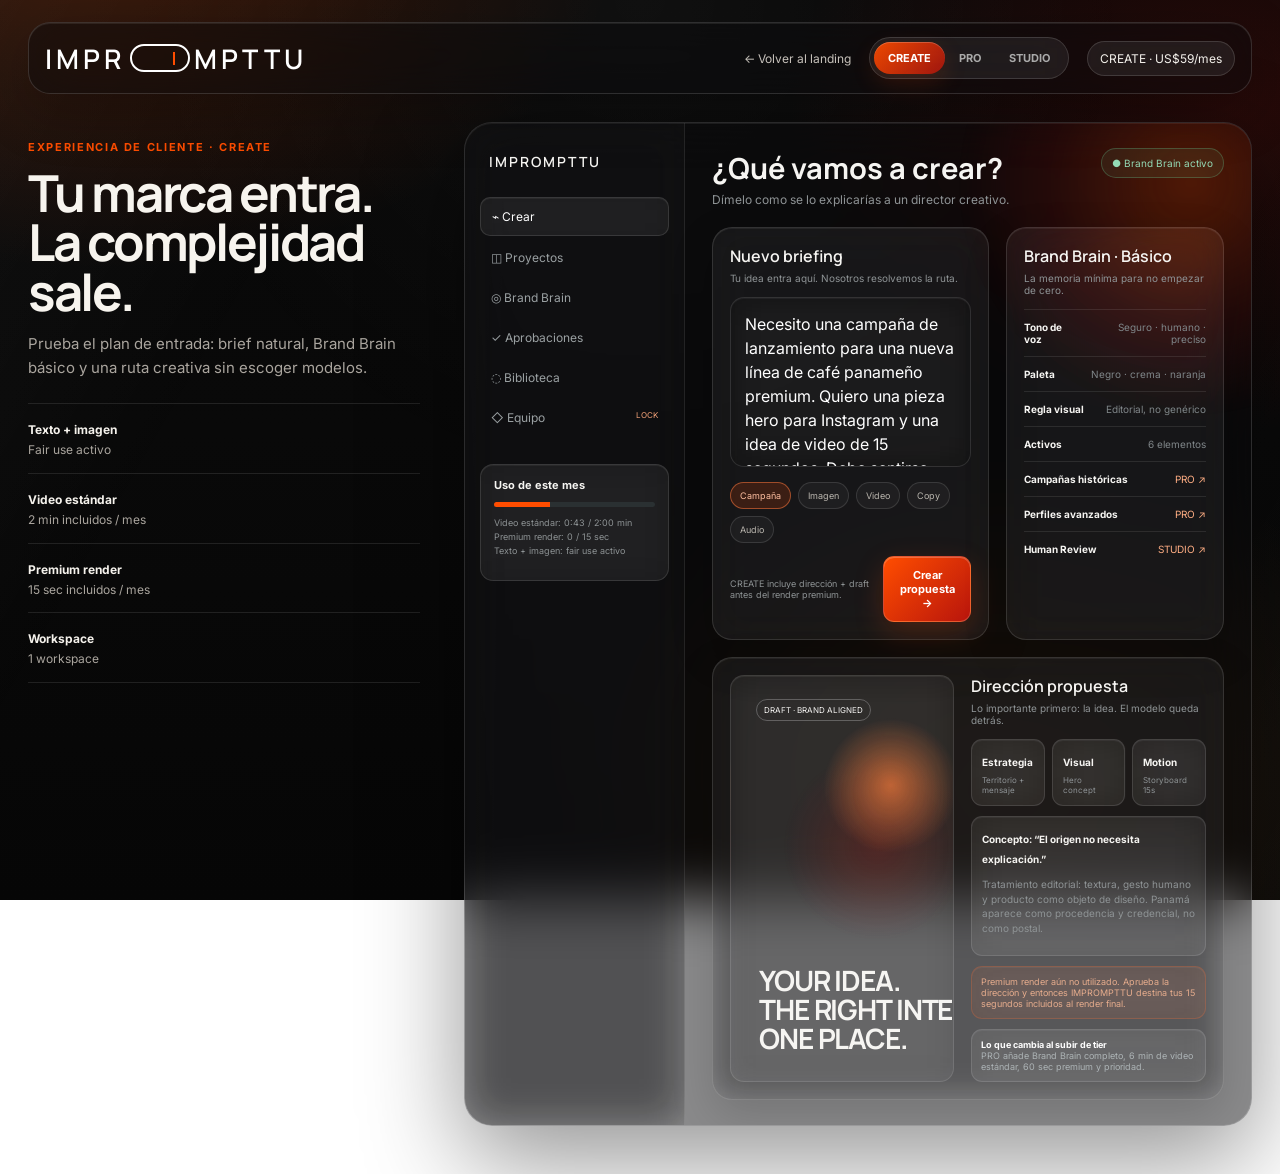
==== commit e9ebd428: "Apply shared glassmorphism system to customer experience" ====
--- a/create-experience.html
+++ b/create-experience.html
@@ -6,13 +6,14 @@
 <title>IMPROMPTTU — Customer Experience</title>
 <link rel="preconnect" href="https://fonts.googleapis.com"><link rel="preconnect" href="https://fonts.gstatic.com" crossorigin>
 <link href="https://fonts.googleapis.com/css2?family=Inter:wght@400;500;600;700&family=Manrope:wght@400;500;600;700;800&display=swap" rel="stylesheet">
+<link rel="stylesheet" href="glass.css?v=1">
 <style>
 :root{--paper:#f4f1eb;--ink:#090909;--muted:#716f6a;--line:#ded9d0;--orange:#ff4d00;--dark:#0b0d0e;--panel:#121516;--green:#64d29b}
 *{box-sizing:border-box}body{margin:0;font-family:Inter,Arial,sans-serif;background:radial-gradient(circle at 94% 5%,#ffd8bd 0,transparent 28%),radial-gradient(circle at 4% 100%,#d8e9ff 0,transparent 28%),var(--paper);color:var(--ink);min-height:100vh}button,textarea{font:inherit}button{cursor:pointer}.shell{max-width:1500px;margin:auto;padding:22px 28px 48px}.top{display:flex;gap:18px;align-items:center;justify-content:space-between;border-bottom:1px solid rgba(0,0,0,.12);padding-bottom:18px}.logo{display:flex;align-items:center;font:600 27px Manrope;letter-spacing:.15em;text-decoration:none;color:var(--ink)}.o{width:60px;height:28px;border:2px solid #111;border-radius:15px;margin:0 4px;position:relative}.o:after{content:"";position:absolute;right:13px;top:6px;width:2px;height:13px;background:var(--orange)}.toplinks{display:flex;gap:18px;align-items:center}.back{font-size:12px;color:#57544f;text-decoration:none}.switch{display:flex;padding:4px;border:1px solid #cec8bf;border-radius:999px;background:rgba(255,255,255,.72)}.switch button{border:0;background:transparent;border-radius:999px;padding:9px 14px;font-size:11px;font-weight:700;color:#777}.switch button.active{background:#101010;color:white}.planmeta{font-size:12px;padding:9px 12px;border:1px solid #d7d1c8;border-radius:999px;background:rgba(255,255,255,.75)}
 .intro{display:grid;grid-template-columns:410px 1fr;gap:26px;padding-top:28px}.rail{padding:8px 14px 0 0}.eyebrow{font-size:11px;letter-spacing:.15em;color:var(--orange);font-weight:700;text-transform:uppercase}.rail h1{font:700 51px/.97 Manrope;margin:14px 0 16px;letter-spacing:-.045em}.rail p{font-size:15px;line-height:1.55;color:#5e5a55}.tierfacts{margin-top:24px;border-top:1px solid #d8d2c9}.fact{padding:14px 0;border-bottom:1px solid #d8d2c9}.fact b{font-size:12px}.fact span{display:block;font-size:12px;color:#77736d;margin-top:4px;line-height:1.4}.app{background:var(--dark);color:#f6f5f2;border-radius:28px;overflow:hidden;box-shadow:0 28px 70px rgba(0,0,0,.17);display:grid;grid-template-columns:220px 1fr;min-height:780px}.sidebar{padding:22px 15px;border-right:1px solid #252a2c}.slogo{font:600 14px Manrope;letter-spacing:.14em;margin:7px 9px 26px}.nav{font-size:12px;color:#9ba1a3;padding:11px;border-radius:10px;margin:3px 0}.nav.active{background:#1a1e20;color:white}.nav.locked:after{content:"LOCK";float:right;font-size:8px;color:#f0a077}.usage{margin-top:28px;border:1px solid #292f31;border-radius:13px;padding:13px}.usage h4{font-size:11px;margin:0 0 10px}.bar{height:5px;background:#2a3032;border-radius:99px;overflow:hidden}.bar i{display:block;width:35%;height:100%;background:var(--orange)}.usage p{font-size:9px;line-height:1.55;color:#868d8f}.main{padding:25px 27px}.apphead{display:flex;justify-content:space-between;gap:20px}.apphead h2{font:700 29px Manrope;margin:0 0 4px}.apphead p{font-size:12px;color:#8f9698;margin:0}.brand{font-size:10px;padding:8px 10px;border-radius:999px;border:1px solid #2f3c34;color:#95dcb7;background:#132019;height:max-content}.grid{display:grid;grid-template-columns:1.12fr .88fr;gap:17px;margin-top:20px}.card{background:var(--panel);border:1px solid #252a2c;border-radius:18px;padding:17px}.card h3{font:600 16px Manrope;margin:0 0 5px}.sub{font-size:10px;color:#80878a;margin-bottom:13px}.brief textarea{width:100%;height:170px;background:#0d1011;color:white;border:1px solid #303638;border-radius:14px;padding:14px;resize:none;line-height:1.5;outline:none}.brief textarea:focus{border-color:var(--orange)}.chips{display:flex;gap:7px;flex-wrap:wrap;margin-top:11px}.chip{border:1px solid #303638;background:transparent;color:#aeb5b7;border-radius:999px;padding:7px 9px;font-size:9px}.chip.on{border-color:#86472b;color:#ffb08a;background:#201510}.actions{display:flex;gap:12px;justify-content:space-between;align-items:center;margin-top:13px}.hint{font-size:9px;color:#777f82}.create{border:0;background:var(--orange);color:white;border-radius:11px;padding:11px 15px;font-size:11px;font-weight:700}.progress{display:none;margin-top:11px;font-size:10px;color:#aaa}.progress.show{display:block}.progress span{color:#ff9b70}.brainrow{display:flex;justify-content:space-between;gap:15px;padding:11px 0;border-top:1px solid #282d2f;font-size:10px}.brainrow:first-of-type{border-top:0}.brainrow span{color:#80878a;text-align:right}.brainrow .premium{color:#ffae84}.output{grid-column:1/-1;display:grid;grid-template-columns:1fr 1.05fr;gap:17px}.visual{min-height:265px;border-radius:14px;background:radial-gradient(circle at 74% 32%,rgba(255,79,10,.82),transparent 23%),linear-gradient(135deg,#111415,#252a2c);position:relative;overflow:hidden}.visual:after{content:"YOUR IDEA.\A THE RIGHT INTELLIGENCE.\A ONE PLACE.";white-space:pre;position:absolute;left:28px;bottom:28px;font:700 28px/1.04 Manrope;letter-spacing:-.04em}.tag{position:absolute;left:25px;top:23px;border:1px solid rgba(255,255,255,.25);border-radius:99px;padding:5px 7px;font-size:8px}.route{display:grid;grid-template-columns:repeat(3,1fr);gap:7px}.route div,.copy{background:#0d1011;border-radius:11px;padding:10px}.route b,.copy b{font-size:10px}.route span{display:block;font-size:8px;color:#747b7e;margin-top:5px}.copy{margin-top:10px}.copy p{font-size:10px;color:#9aa1a3;line-height:1.45}.notice{margin-top:10px;border:1px solid #4b362a;background:#1a1411;color:#dda680;border-radius:11px;padding:9px;font-size:9px}.upgrade{display:none;margin-top:10px;background:#171b1c;border:1px solid #32383a;border-radius:11px;padding:9px;font-size:9px;color:#aeb5b7}.upgrade.show{display:block}.upgrade b{color:white}
 @media(max-width:980px){.intro{grid-template-columns:1fr}.app{grid-template-columns:1fr}.sidebar{display:none}.grid,.output{grid-template-columns:1fr}.shell{padding:14px}.top{align-items:flex-start;flex-wrap:wrap}.toplinks{width:100%;justify-content:space-between;flex-wrap:wrap}.rail h1{font-size:40px}}
 </style>
-</head><body><div class="shell">
+</head><body class="experience-page"><div class="shell">
 <header class="top"><a class="logo" href="index.html">IMPR<span class="o"></span>MPTTU</a><div class="toplinks"><a class="back" href="index.html">← Volver al landing</a><div class="switch" aria-label="Cambiar plan"><button class="active" data-tier="create">CREATE</button><button data-tier="pro">PRO</button><button data-tier="studio">STUDIO</button></div><div class="planmeta" id="planMeta">CREATE · US$59/mes</div></div></header>
 <section class="intro"><aside class="rail"><div class="eyebrow" id="eyebrow">Experiencia de cliente · CREATE</div><h1 id="headline">Tu marca entra.<br>La complejidad sale.</h1><p id="introcopy">Prueba el plan de entrada: brief natural, Brand Brain básico y una ruta creativa sin escoger modelos.</p><div class="tierfacts"><div class="fact"><b id="f1t">Texto + imagen</b><span id="f1c">Fair use activo</span></div><div class="fact"><b id="f2t">Video estándar</b><span id="f2c">2 min incluidos / mes</span></div><div class="fact"><b id="f3t">Premium render</b><span id="f3c">15 sec incluidos / mes</span></div><div class="fact"><b id="f4t">Workspace</b><span id="f4c">1 workspace</span></div></div></aside>
 <section class="app"><nav class="sidebar"><div class="slogo">IMPROMPTTU</div><div class="nav active">⌁ Crear</div><div class="nav">◫ Proyectos</div><div class="nav">◎ Brand Brain</div><div class="nav">✓ Aprobaciones</div><div class="nav">◌ Biblioteca</div><div class="nav" id="teamNav">◇ Equipo</div><div class="usage"><h4>Uso de este mes</h4><div class="bar"><i id="usageBar"></i></div><p id="usageText">Video estándar: 0:43 / 2:00 min<br>Premium render: 0 / 15 sec<br>Texto + imagen: fair use activo</p></div></nav>
--- a/glass.css
+++ b/glass.css
@@ -0,0 +1,339 @@
+:root{
+  --glass-orange:#ff4d00;
+  --glass-red:#b8150c;
+  --glass-warm:#ff9c36;
+  --glass-ink:#f4f1eb;
+  --glass-bg:#070707;
+  --glass-line:rgba(255,255,255,.14);
+  --glass-line-soft:rgba(255,255,255,.08);
+  --glass-surface:rgba(18,18,20,.54);
+  --glass-surface-strong:rgba(12,12,14,.72);
+  --glass-white:rgba(255,255,255,.08);
+  --glass-blur:22px;
+  --glass-shadow:0 28px 80px rgba(0,0,0,.32);
+}
+
+/* Shared atmospheric background */
+body.landing-page,
+body.experience-page{
+  background:
+    radial-gradient(900px 620px at 8% -10%,rgba(255,77,0,.22),transparent 58%),
+    radial-gradient(760px 560px at 96% 12%,rgba(184,21,12,.18),transparent 58%),
+    radial-gradient(720px 560px at 78% 88%,rgba(255,156,54,.12),transparent 62%),
+    linear-gradient(180deg,#080808 0%,#090909 48%,#060606 100%) !important;
+  color:var(--glass-ink);
+  background-attachment:fixed !important;
+}
+
+body.landing-page:before,
+body.experience-page:before{
+  content:"";
+  position:fixed;
+  inset:0;
+  pointer-events:none;
+  z-index:-1;
+  background:
+    linear-gradient(120deg,rgba(255,255,255,.035),transparent 24%,transparent 74%,rgba(255,255,255,.02)),
+    radial-gradient(circle at 50% 0,rgba(255,255,255,.04),transparent 45%);
+}
+
+/* =============== LANDING =============== */
+body.landing-page .nav{
+  position:sticky;
+  top:12px;
+  margin-top:12px;
+  height:72px;
+  padding:0 20px;
+  border:1px solid var(--glass-line);
+  border-radius:24px;
+  background:rgba(12,12,14,.50);
+  -webkit-backdrop-filter:blur(26px) saturate(135%);
+  backdrop-filter:blur(26px) saturate(135%);
+  box-shadow:0 18px 55px rgba(0,0,0,.22),inset 0 1px 0 rgba(255,255,255,.08);
+}
+body.landing-page .nav:before{
+  content:"";
+  position:absolute;
+  inset:0;
+  border-radius:inherit;
+  pointer-events:none;
+  background:linear-gradient(105deg,rgba(255,255,255,.08),transparent 28%,transparent 75%,rgba(255,77,0,.05));
+}
+body.landing-page .lang-switch,
+body.landing-page .pill-light,
+body.landing-page .pill-dark{
+  border:1px solid var(--glass-line) !important;
+  background:rgba(255,255,255,.08) !important;
+  color:#fff !important;
+  -webkit-backdrop-filter:blur(18px);
+  backdrop-filter:blur(18px);
+  box-shadow:inset 0 1px 0 rgba(255,255,255,.07);
+}
+body.landing-page .lang-btn.active{
+  background:rgba(255,255,255,.92) !important;
+  color:#0a0a0a !important;
+}
+body.landing-page .pill-accent{
+  background:linear-gradient(135deg,rgba(255,77,0,.96),rgba(184,21,12,.86)) !important;
+  border:1px solid rgba(255,190,154,.36) !important;
+  box-shadow:0 10px 34px rgba(255,77,0,.18),inset 0 1px 0 rgba(255,255,255,.24);
+}
+body.landing-page .prompt-stage,
+body.landing-page .rail-card,
+body.landing-page .way-grid article,
+body.landing-page .price-card,
+body.landing-page .human-panel,
+body.landing-page .logo-strip,
+body.landing-page .giant-prompt{
+  background:var(--glass-surface) !important;
+  border:1px solid var(--glass-line) !important;
+  -webkit-backdrop-filter:blur(var(--glass-blur)) saturate(130%);
+  backdrop-filter:blur(var(--glass-blur)) saturate(130%);
+  box-shadow:var(--glass-shadow),inset 0 1px 0 rgba(255,255,255,.07);
+}
+body.landing-page .prompt-stage{
+  background:
+    radial-gradient(circle at 78% 30%,rgba(255,77,0,.34),transparent 25%),
+    radial-gradient(circle at 35% 86%,rgba(184,21,12,.22),transparent 28%),
+    rgba(12,12,14,.50) !important;
+}
+body.landing-page .prompt-field,
+body.landing-page .chip,
+body.landing-page .route-result>div{
+  background:rgba(255,255,255,.045) !important;
+  border-color:rgba(255,255,255,.13) !important;
+  -webkit-backdrop-filter:blur(14px);
+  backdrop-filter:blur(14px);
+}
+body.landing-page .chip.active{
+  background:rgba(255,77,0,.18) !important;
+  border-color:rgba(255,126,70,.55) !important;
+}
+body.landing-page .rail-card,
+body.landing-page .way-grid article,
+body.landing-page .price-card{
+  color:#f5f2ec !important;
+  overflow:hidden;
+  position:relative;
+}
+body.landing-page .rail-card:before,
+body.landing-page .way-grid article:before,
+body.landing-page .price-card:before{
+  content:"";
+  position:absolute;
+  inset:0;
+  pointer-events:none;
+  background:linear-gradient(125deg,rgba(255,255,255,.07),transparent 30%,transparent 78%,rgba(255,77,0,.05));
+}
+body.landing-page .audio-card,
+body.landing-page .way-grid article:nth-child(3),
+body.landing-page .price-card:not(.featured),
+body.landing-page .human-copy{
+  background:rgba(245,241,234,.10) !important;
+  color:#f6f3ed !important;
+}
+body.landing-page .audio-card p,
+body.landing-page .way-grid article:nth-child(3) small,
+body.landing-page .human-copy p,
+body.landing-page .human-copy .eyebrow,
+body.landing-page .price-card:not(.featured) li{
+  color:#bbb7b0 !important;
+}
+body.landing-page .price-card ul,
+body.landing-page .price-card li{
+  border-color:rgba(255,255,255,.13) !important;
+}
+body.landing-page .price-card.featured,
+body.landing-page .way-grid article:nth-child(2){
+  background:
+    radial-gradient(circle at 82% 16%,rgba(255,156,54,.22),transparent 24%),
+    linear-gradient(145deg,rgba(255,77,0,.28),rgba(184,21,12,.18) 48%,rgba(12,12,14,.55)) !important;
+}
+body.landing-page .human-panel{
+  overflow:hidden;
+}
+body.landing-page .human-copy{
+  -webkit-backdrop-filter:blur(24px);
+  backdrop-filter:blur(24px);
+}
+body.landing-page .client-proof,
+body.landing-page .manifesto,
+body.landing-page .human,
+body.landing-page .three-ways,
+body.landing-page .pricing,
+body.landing-page .final-cta,
+body.landing-page .footer,
+body.landing-page .hero-grid{
+  border-color:rgba(255,255,255,.09) !important;
+}
+body.landing-page .fake-logo{
+  background:rgba(255,255,255,.018);
+  border-color:rgba(255,255,255,.07) !important;
+}
+body.landing-page .section-index,
+body.landing-page .hero-kicker,
+body.landing-page .eyebrow,
+body.landing-page .prompt-topline,
+body.landing-page .cta-kicker{
+  color:#c6c1b9;
+}
+
+/* =============== CUSTOMER EXPERIENCE =============== */
+body.experience-page{
+  color:#f5f2ec !important;
+  min-height:100vh;
+}
+body.experience-page .shell{
+  max-width:1500px;
+}
+body.experience-page .top{
+  position:sticky;
+  top:12px;
+  z-index:20;
+  padding:14px 16px !important;
+  border:1px solid var(--glass-line) !important;
+  border-radius:22px;
+  background:rgba(12,12,14,.52);
+  -webkit-backdrop-filter:blur(26px) saturate(135%);
+  backdrop-filter:blur(26px) saturate(135%);
+  box-shadow:0 18px 55px rgba(0,0,0,.24),inset 0 1px 0 rgba(255,255,255,.08);
+}
+body.experience-page .logo{color:#fff !important}
+body.experience-page .o{border-color:#fff !important}
+body.experience-page .back{color:#c7c2bb !important}
+body.experience-page .switch,
+body.experience-page .planmeta{
+  background:rgba(255,255,255,.07) !important;
+  border-color:rgba(255,255,255,.14) !important;
+  color:#f4f1eb !important;
+  -webkit-backdrop-filter:blur(18px);
+  backdrop-filter:blur(18px);
+}
+body.experience-page .switch button{color:#aaa !important}
+body.experience-page .switch button.active{
+  background:linear-gradient(135deg,rgba(255,77,0,.92),rgba(184,21,12,.84)) !important;
+  color:#fff !important;
+  box-shadow:0 8px 24px rgba(255,77,0,.16),inset 0 1px 0 rgba(255,255,255,.20);
+}
+body.experience-page .rail{
+  padding:18px 18px 18px 0 !important;
+}
+body.experience-page .rail h1{color:#f7f4ee !important}
+body.experience-page .rail p,
+body.experience-page .fact span{color:#aaa59e !important}
+body.experience-page .tierfacts,
+body.experience-page .fact{border-color:rgba(255,255,255,.10) !important}
+body.experience-page .app{
+  background:rgba(12,12,14,.48) !important;
+  border:1px solid var(--glass-line) !important;
+  -webkit-backdrop-filter:blur(28px) saturate(135%);
+  backdrop-filter:blur(28px) saturate(135%);
+  box-shadow:0 34px 100px rgba(0,0,0,.42),inset 0 1px 0 rgba(255,255,255,.08) !important;
+  position:relative;
+}
+body.experience-page .app:before{
+  content:"";
+  position:absolute;
+  width:480px;
+  height:480px;
+  border-radius:50%;
+  right:-180px;
+  top:-180px;
+  background:radial-gradient(circle,rgba(255,77,0,.24),rgba(184,21,12,.10) 42%,transparent 68%);
+  filter:blur(6px);
+  pointer-events:none;
+}
+body.experience-page .sidebar{
+  background:rgba(255,255,255,.025) !important;
+  border-color:rgba(255,255,255,.09) !important;
+  -webkit-backdrop-filter:blur(20px);
+  backdrop-filter:blur(20px);
+  position:relative;
+  z-index:1;
+}
+body.experience-page .nav.active,
+body.experience-page .usage,
+body.experience-page .card,
+body.experience-page .brief textarea,
+body.experience-page .route div,
+body.experience-page .copy,
+body.experience-page .notice,
+body.experience-page .upgrade{
+  background:rgba(255,255,255,.055) !important;
+  border:1px solid rgba(255,255,255,.12) !important;
+  -webkit-backdrop-filter:blur(18px) saturate(125%);
+  backdrop-filter:blur(18px) saturate(125%);
+  box-shadow:inset 0 1px 0 rgba(255,255,255,.05);
+}
+body.experience-page .main{position:relative;z-index:1}
+body.experience-page .card{
+  border-radius:20px !important;
+  box-shadow:0 16px 44px rgba(0,0,0,.16),inset 0 1px 0 rgba(255,255,255,.06);
+}
+body.experience-page .brief textarea{
+  color:#fff !important;
+  background:rgba(0,0,0,.20) !important;
+}
+body.experience-page .brief textarea:focus{
+  border-color:rgba(255,117,56,.62) !important;
+  box-shadow:0 0 0 3px rgba(255,77,0,.08);
+}
+body.experience-page .chip{
+  background:rgba(255,255,255,.035) !important;
+  border-color:rgba(255,255,255,.12) !important;
+  color:#bbb7b0 !important;
+}
+body.experience-page .chip.on{
+  background:rgba(255,77,0,.16) !important;
+  border-color:rgba(255,122,64,.52) !important;
+  color:#ffc0a2 !important;
+}
+body.experience-page .brand{
+  background:rgba(100,210,155,.08) !important;
+  border-color:rgba(100,210,155,.28) !important;
+}
+body.experience-page .create{
+  background:linear-gradient(135deg,var(--glass-orange),var(--glass-red)) !important;
+  border:1px solid rgba(255,190,154,.28) !important;
+  box-shadow:0 10px 30px rgba(255,77,0,.20),inset 0 1px 0 rgba(255,255,255,.23);
+}
+body.experience-page .visual{
+  background:
+    radial-gradient(circle at 72% 27%,rgba(255,128,61,.68),transparent 20%),
+    radial-gradient(circle at 66% 42%,rgba(184,21,12,.24),transparent 34%),
+    rgba(255,255,255,.035) !important;
+  border:1px solid rgba(255,255,255,.12);
+  box-shadow:inset 0 1px 0 rgba(255,255,255,.06);
+  -webkit-backdrop-filter:blur(16px);
+  backdrop-filter:blur(16px);
+}
+body.experience-page .notice{
+  color:#e7ad8d !important;
+  background:rgba(255,77,0,.07) !important;
+  border-color:rgba(255,112,54,.24) !important;
+}
+body.experience-page .brainrow{border-color:rgba(255,255,255,.09) !important}
+body.experience-page .sub,
+body.experience-page .apphead p,
+body.experience-page .route span,
+body.experience-page .copy p,
+body.experience-page .hint,
+body.experience-page .usage p{color:#8f9496 !important}
+
+@media(max-width:900px){
+  body.landing-page .nav,
+  body.experience-page .top{top:8px;border-radius:18px}
+}
+
+@supports not ((-webkit-backdrop-filter:blur(1px)) or (backdrop-filter:blur(1px))){
+  body.landing-page .nav,
+  body.landing-page .prompt-stage,
+  body.landing-page .rail-card,
+  body.landing-page .way-grid article,
+  body.landing-page .price-card,
+  body.experience-page .top,
+  body.experience-page .app,
+  body.experience-page .card{
+    background:rgba(14,14,16,.94) !important;
+  }
+}
